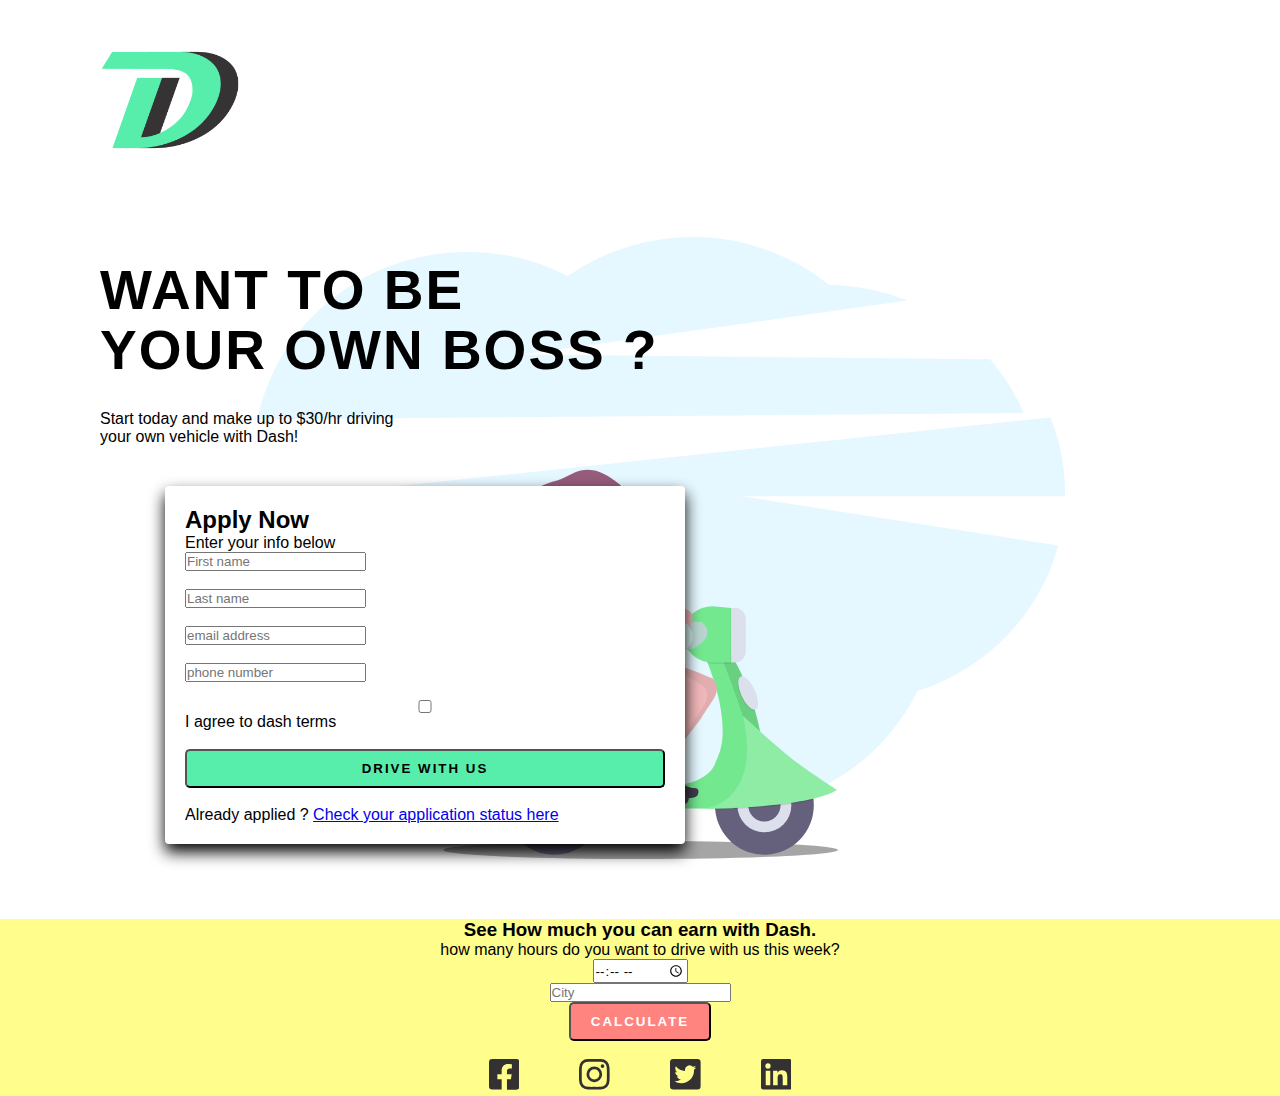
==== kwet0002.github.io/Semester2/index.html @ a7f98246 "working on landing page assignment" ====
<!-- starting my html with DOCTYPE template -->
<!DOCTYPE html>
<html lang="en">
<head>
    <meta charset="UTF-8">
    <meta http-equiv="X-UA-Compatible" content="IE=edge">
    <meta name="viewport" content="width=device-width, initial-scale=1.0">
    <!-- linking css style sheet to html -->
    <link rel="stylesheet" type="text/css" href="/kwet0002.github.io/Css/style.css">
    <title>Responding Landing page</title>
</head>

<body>
    <!-- adding main -content to the html -->
    <Section class="main">
        <header>
            <h2>
                <!-- adding logo for html landing page -->
               <a href="#" class="logo"><img src="/kwet0002.github.io/Semester2/Landingpages/master-files-landing-page/images/logo/logo.png"></a>
            </h2>
        </header>
<!-- adding class for content
------- adding info needed -->
        <div class="content">
            <div class="info">
               <h2>Want to be<br><span>your own boss ?</span></h2> 
               <p>Start today and make up to $30/hr driving<br><span>
                   your own vehicle with Dash!</span>
               </p>
            </div>
           <!-- adding form needed for html and giving it a class -->
            <div class="form">
                <form class="form1">
                    <h2> Apply Now</h2>
                    <p> Enter your info below</p>
                    <label> <input type="text" name="firstname" id="firstname" placeholder="First name"></label> <br> 
                    <label> <input type="text" name="lastname" id="lastname" placeholder="Last name"></label><br>
                    <label><input type="email" name="email" id="email" placeholder="email address"></label><br>
                    <label><input type="numbers" name="phonenumber" id="phonenumber" placeholder="phone number"> </label><br>
                    <input type="checkbox" id="terms" name="terms" value="terms"> <label for="terms">I agree to dash terms</label><br>
                    <button type="submit"  class="btn" form="form1" value="submit">DRIVE WITH US</button><br>
                    <p>Already applied ? <a href="#">Check your application status here </a></p>
                </form>
            </div>
        </div>
        <!-- adding the last part of the html which inlcudes buttin and icons.
        giving them different classes -->
        <div class="media">
            <h3> See How much you can earn with Dash.</h3>
            <p>how many hours do you want to drive with us this week?</p>
            <label><input type="time" name="Hours" id="Hours" placeholder="Hours"></label>
            <label><input type="text" name="City" id="City" placeholder="City"></label>
            <!-- adding button to last info -->
            <button type="submit" class="btn1" form="form1" value="submit">CALCULATE</button> <br>
            <!-- adding the needed icons and giving class 'icons' -->
            <div class="icons">
            <i class="Facebook"><svg xmlns="http://www.w3.org/2000/svg" width="30.625" height="30.625" viewBox="0 0 30.625 30.625">
                <path id="Icon_awesome-facebook-square" data-name="Icon awesome-facebook-square" d="M27.344,2.188H3.281A3.281,3.281,0,0,0,0,5.469V29.531a3.281,3.281,0,0,0,3.281,3.281h9.382V22.4H8.357V17.5h4.307V13.765c0-4.249,2.529-6.6,6.4-6.6a26.09,26.09,0,0,1,3.8.331v4.17H20.725a2.451,2.451,0,0,0-2.763,2.648V17.5h4.7l-.752,4.9h-3.95V32.813h9.382a3.281,3.281,0,0,0,3.281-3.281V5.469a3.281,3.281,0,0,0-3.281-3.281Z" transform="translate(0 -2.188)" fill="#333131"/>
            </svg> </i>
            
            
              <i class="Instagram"><svg xmlns="http://www.w3.org/2000/svg" width="30.642" height="30.635" viewBox="0 0 30.642 30.635">
                <path id="Icon_awesome-instagram" data-name="Icon awesome-instagram" d="M15.319,9.639a7.854,7.854,0,1,0,7.854,7.854A7.842,7.842,0,0,0,15.319,9.639Zm0,12.961a5.106,5.106,0,1,1,5.106-5.106A5.116,5.116,0,0,1,15.319,22.6ZM25.327,9.317A1.832,1.832,0,1,1,23.5,7.485,1.828,1.828,0,0,1,25.327,9.317Zm5.2,1.859a9.066,9.066,0,0,0-2.475-6.419,9.126,9.126,0,0,0-6.419-2.475c-2.529-.144-10.11-.144-12.64,0A9.113,9.113,0,0,0,2.577,4.751,9.1,9.1,0,0,0,.1,11.17C-.041,13.7-.041,21.28.1,23.81a9.066,9.066,0,0,0,2.475,6.419A9.137,9.137,0,0,0,9,32.7c2.529.144,10.11.144,12.64,0a9.066,9.066,0,0,0,6.419-2.475,9.126,9.126,0,0,0,2.475-6.419C30.673,21.28,30.673,13.706,30.529,11.177ZM27.262,26.523a5.17,5.17,0,0,1-2.912,2.912c-2.017.8-6.8.615-9.03.615s-7.021.178-9.03-.615a5.17,5.17,0,0,1-2.912-2.912c-.8-2.017-.615-6.8-.615-9.03s-.178-7.021.615-9.03A5.17,5.17,0,0,1,6.289,5.551c2.017-.8,6.8-.615,9.03-.615s7.021-.178,9.03.615a5.17,5.17,0,0,1,2.912,2.912c.8,2.017.615,6.8.615,9.03S28.062,24.514,27.262,26.523Z" transform="translate(0.005 -2.176)" fill="#333131"/>
              </svg></i>
              <i class="twitter"> <svg xmlns="http://www.w3.org/2000/svg" width="30.625" height="30.625" viewBox="0 0 30.625 30.625">
                <path id="Icon_awesome-twitter-square" data-name="Icon awesome-twitter-square" d="M27.344,2.188H3.281A3.282,3.282,0,0,0,0,5.469V29.531a3.282,3.282,0,0,0,3.281,3.281H27.344a3.282,3.282,0,0,0,3.281-3.281V5.469A3.282,3.282,0,0,0,27.344,2.188ZM24,13.043c.014.191.014.39.014.581A12.669,12.669,0,0,1,11.259,26.38a12.7,12.7,0,0,1-6.884-2.01,9.445,9.445,0,0,0,1.08.055,8.989,8.989,0,0,0,5.564-1.914,4.489,4.489,0,0,1-4.19-3.11,4.832,4.832,0,0,0,2.023-.082,4.484,4.484,0,0,1-3.589-4.4v-.055a4.48,4.48,0,0,0,2.023.567,4.474,4.474,0,0,1-2-3.732A4.427,4.427,0,0,1,5.9,9.434a12.73,12.73,0,0,0,9.242,4.689,4.493,4.493,0,0,1,7.649-4.095,8.785,8.785,0,0,0,2.844-1.08,4.472,4.472,0,0,1-1.969,2.468,8.922,8.922,0,0,0,2.584-.7A9.437,9.437,0,0,1,24,13.043Z" transform="translate(0 -2.188)" fill="#333131"/>
              </svg>
              </i>

              <i class="linkedin"><svg xmlns="http://www.w3.org/2000/svg" width="30.625" height="30.625" viewBox="0 0 30.625 30.625">
                <path id="Icon_awesome-linkedin" data-name="Icon awesome-linkedin" d="M28.438,2.188H2.181A2.2,2.2,0,0,0,0,4.4V30.6a2.2,2.2,0,0,0,2.181,2.208H28.438A2.2,2.2,0,0,0,30.625,30.6V4.4A2.2,2.2,0,0,0,28.438,2.188ZM9.256,28.438H4.717V13.822H9.263V28.438ZM6.986,11.826A2.632,2.632,0,1,1,9.618,9.194,2.633,2.633,0,0,1,6.986,11.826ZM26.271,28.438H21.731V21.328c0-1.7-.034-3.876-2.358-3.876-2.365,0-2.728,1.846-2.728,3.753v7.232H12.106V13.822h4.354v2h.062a4.781,4.781,0,0,1,4.3-2.358c4.594,0,5.448,3.028,5.448,6.966Z" transform="translate(0 -2.188)" fill="#333131"/>
              </svg></i>
            </div>
        </div>
    </Section>
    
</body>
</html>
---- kwet0002.github.io/Css/style.css ----
/* adding template to start of style sheet and adding the needed fonts */
*{
    margin: 0;
    padding: 0;
    box-sizing: border-box;
    font-family: 'Montserrat', sans-serif;
}
/* adding style to section/ display in flex format/ adding a background image */
section {
    position: relative;
    width: 100%;
    min-height: 100vh;
    display: flex;
    flex-direction: column;
    justify-content: flex-start;
   background: url("/kwet0002.github.io/Semester2/Landingpages/master-files-landing-page/images/bg-image/scooter.svg") no-repeat;
   background-size: 850px;
   background-position: center;
   
}
/* adding style to header/ styling how i want it to look */
header {
    position: relative;
    top: 0;
    width: 50px;
    padding:  30px 100px;
    display: flex;
    justify-content: space-between;
    align-items: center;
    
}
/* styling logo of landing page */
header .logo {
    display: flex;
    flex-direction: row;
    justify-content: flex-start;
    position: relative;
    width: 200px;
    height: 140px;
}
/* styling the conten */
.content {
    max-width: 650px;
    margin: 60px 100px;
}
/* styling main heading of content */
.content .info h2 {
    color: black;
    font-size: 55px;
    text-transform: uppercase;
    font-weight: 800;
    letter-spacing: 2px;
    line-height: 60px;
    margin-bottom: 30px;
}
/* styling the small paragraph in content */
.content .info p {
    font-size: 16px;
    font-weight: 500;
    margin-bottom: 40px;
}
/* styling the form of html */
.form {
    margin: auto;
    max-width: 80%;
    width: 650px; 
}
.form .form1 {
    margin-bottom: 15px;
    display: flex;
    flex-direction: column;
    
}
.form .form1 {
    width: 100%;
    height: 100%;
    padding: 20px;
    background: white;
    border-radius: 4px;
    box-shadow: 0 8px 16px rgba(0, 0,0, 3);
}
/* styling the button in the form */
.form .btn {
    color: black;
    background: #57eeab;
    text-decoration: none;
    text-transform: uppercase;
    font-weight: 700;
    letter-spacing: 2px;
    padding: 10px 20px;
    border-radius: 5px;
}
/* styling icons from html */
.icons {
    display: flex;
    justify-content: right;
    align-items: right;
    margin: auto;
    position: relative;
    color: black;
    font-size: 25px;
}
/* adding margin to make space between icons */
.icons :not(:last-child){
    margin-right: 60px;
}

    
/* styling the bottom content of html */
.media {
    background: #fffd8c;
    display: flex;
    flex-direction: column;
    justify-content: flex-end;
    align-items: center;
   
}
/* styling the button in last part of html */
.media .btn1 {
    color: white;
    background: #ff8480;
    text-decoration: none;
    text-transform: uppercase;
    font-weight: 700;
    letter-spacing: 2px;
    padding: 10px 20px;
    border-radius: 5px;
}
/* Media queries */
/* ----- desktop- Style------- */
@media (max-width: 960px){
header .logo {
    position: relative;
    size: 50px;
 }
 .content .info h2{
    font-size: 45px;
    line-height: 40px;

 }
 .content .info h2 span{
     font-size: 40px;
     font-weight: 600;
 }
 .content .info{
     font-size: 20px;
 }

 .form{
    display: flex;
    align-items: right;
    justify-content: flex-end;
}
.section {
    background: 50px;
    background-size: 50px;

}
}
/* adding media queries : mobile style */
@media (min-width: 600px;){
    header .logo {
        position: relative;
        size: 20px;
     }
     .content .info h2{
        font-size: 45px;
        line-height: 40px;
    
     }
     .content .info h2 span{
         font-size: 40px;
         font-weight: 600;
     }
     .content .info{
         font-size: 20px;
     }
    
  
}
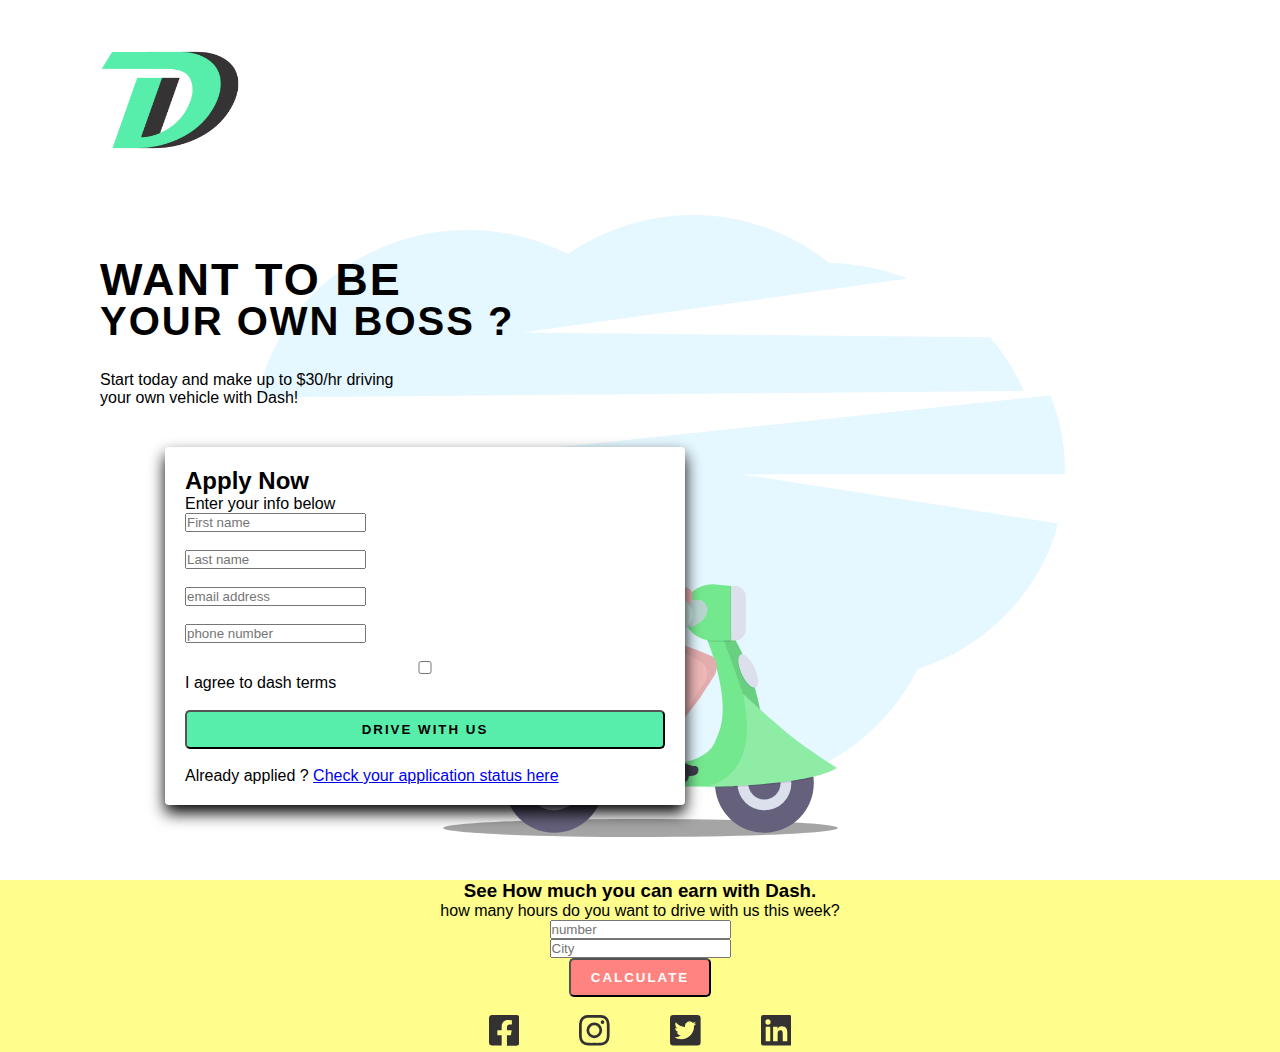
==== commit 0b347253: "validating html and css" ====
--- a/kwet0002.github.io/Semester2/index.html
+++ b/kwet0002.github.io/Semester2/index.html
@@ -14,13 +14,13 @@
     <!-- adding main -content to the html -->
     <Section class="main">
         <header>
-            <h2>
+            
                 <!-- adding logo for html landing page -->
-               <a href="#" class="logo"><img src="/kwet0002.github.io/Semester2/Landingpages/master-files-landing-page/images/logo/logo.png"></a>
-            </h2>
+               <a href="#" class="logo"><img src="/kwet0002.github.io/Semester2/Landingpages/master-files-landing-page/images/logo/logo.png" alt="dash"></a>
+            
         </header>
 <!-- adding class for content
-------- adding info needed -->
+/adding info needed -->
         <div class="content">
             <div class="info">
                <h2>Want to be<br><span>your own boss ?</span></h2> 
@@ -36,9 +36,9 @@
                     <label> <input type="text" name="firstname" id="firstname" placeholder="First name"></label> <br> 
                     <label> <input type="text" name="lastname" id="lastname" placeholder="Last name"></label><br>
                     <label><input type="email" name="email" id="email" placeholder="email address"></label><br>
-                    <label><input type="numbers" name="phonenumber" id="phonenumber" placeholder="phone number"> </label><br>
+                    <label><input type="number" name="phonenumber" id="phonenumber" placeholder="phone number"> </label><br>
                     <input type="checkbox" id="terms" name="terms" value="terms"> <label for="terms">I agree to dash terms</label><br>
-                    <button type="submit"  class="btn" form="form1" value="submit">DRIVE WITH US</button><br>
+                    <button type="submit"  class="btn"  value="submit">DRIVE WITH US</button><br>
                     <p>Already applied ? <a href="#">Check your application status here </a></p>
                 </form>
             </div>
@@ -48,10 +48,10 @@
         <div class="media">
             <h3> See How much you can earn with Dash.</h3>
             <p>how many hours do you want to drive with us this week?</p>
-            <label><input type="time" name="Hours" id="Hours" placeholder="Hours"></label>
+            <label><input type="number" name="Hours" id="Hours" placeholder="number"></label>
             <label><input type="text" name="City" id="City" placeholder="City"></label>
             <!-- adding button to last info -->
-            <button type="submit" class="btn1" form="form1" value="submit">CALCULATE</button> <br>
+            <button type="submit" class="btn1"  value="submit">CALCULATE</button> <br>
             <!-- adding the needed icons and giving class 'icons' -->
             <div class="icons">
             <i class="Facebook"><svg xmlns="http://www.w3.org/2000/svg" width="30.625" height="30.625" viewBox="0 0 30.625 30.625">
--- a/kwet0002.github.io/Css/style.css
+++ b/kwet0002.github.io/Css/style.css
@@ -94,7 +94,7 @@
 .icons {
     display: flex;
     justify-content: right;
-    align-items: right;
+   
     margin: auto;
     position: relative;
     color: black;
@@ -131,7 +131,7 @@
 @media (max-width: 960px){
 header .logo {
     position: relative;
-    size: 50px;
+    
  }
  .content .info h2{
     font-size: 45px;
@@ -148,7 +148,7 @@
 
  .form{
     display: flex;
-    align-items: right;
+    align-items: center;
     justify-content: flex-end;
 }
 .section {
@@ -158,10 +158,10 @@
 }
 }
 /* adding media queries : mobile style */
-@media (min-width: 600px;){
+@media (min-width: 600px){
     header .logo {
         position: relative;
-        size: 20px;
+        
      }
      .content .info h2{
         font-size: 45px;
@@ -174,7 +174,5 @@
      }
      .content .info{
          font-size: 20px;
-     }
-    
-  
+     } 
 }